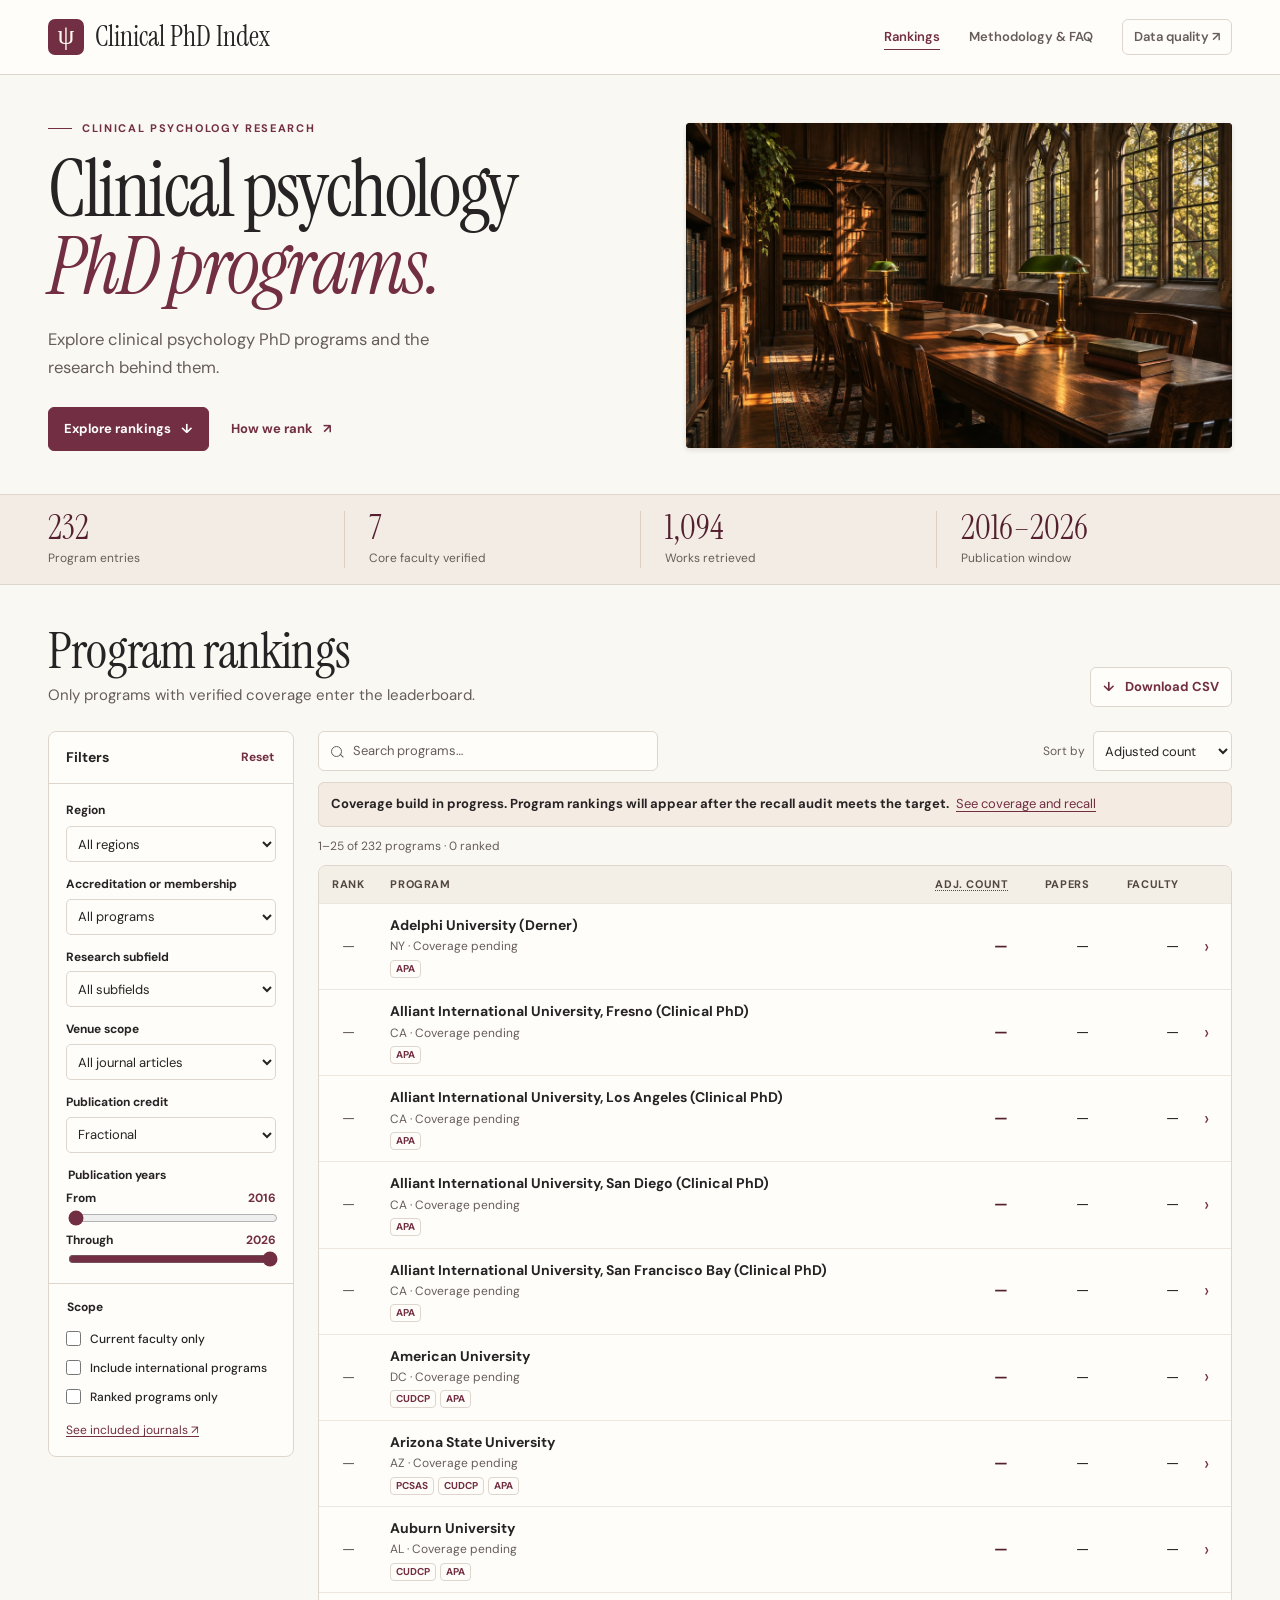
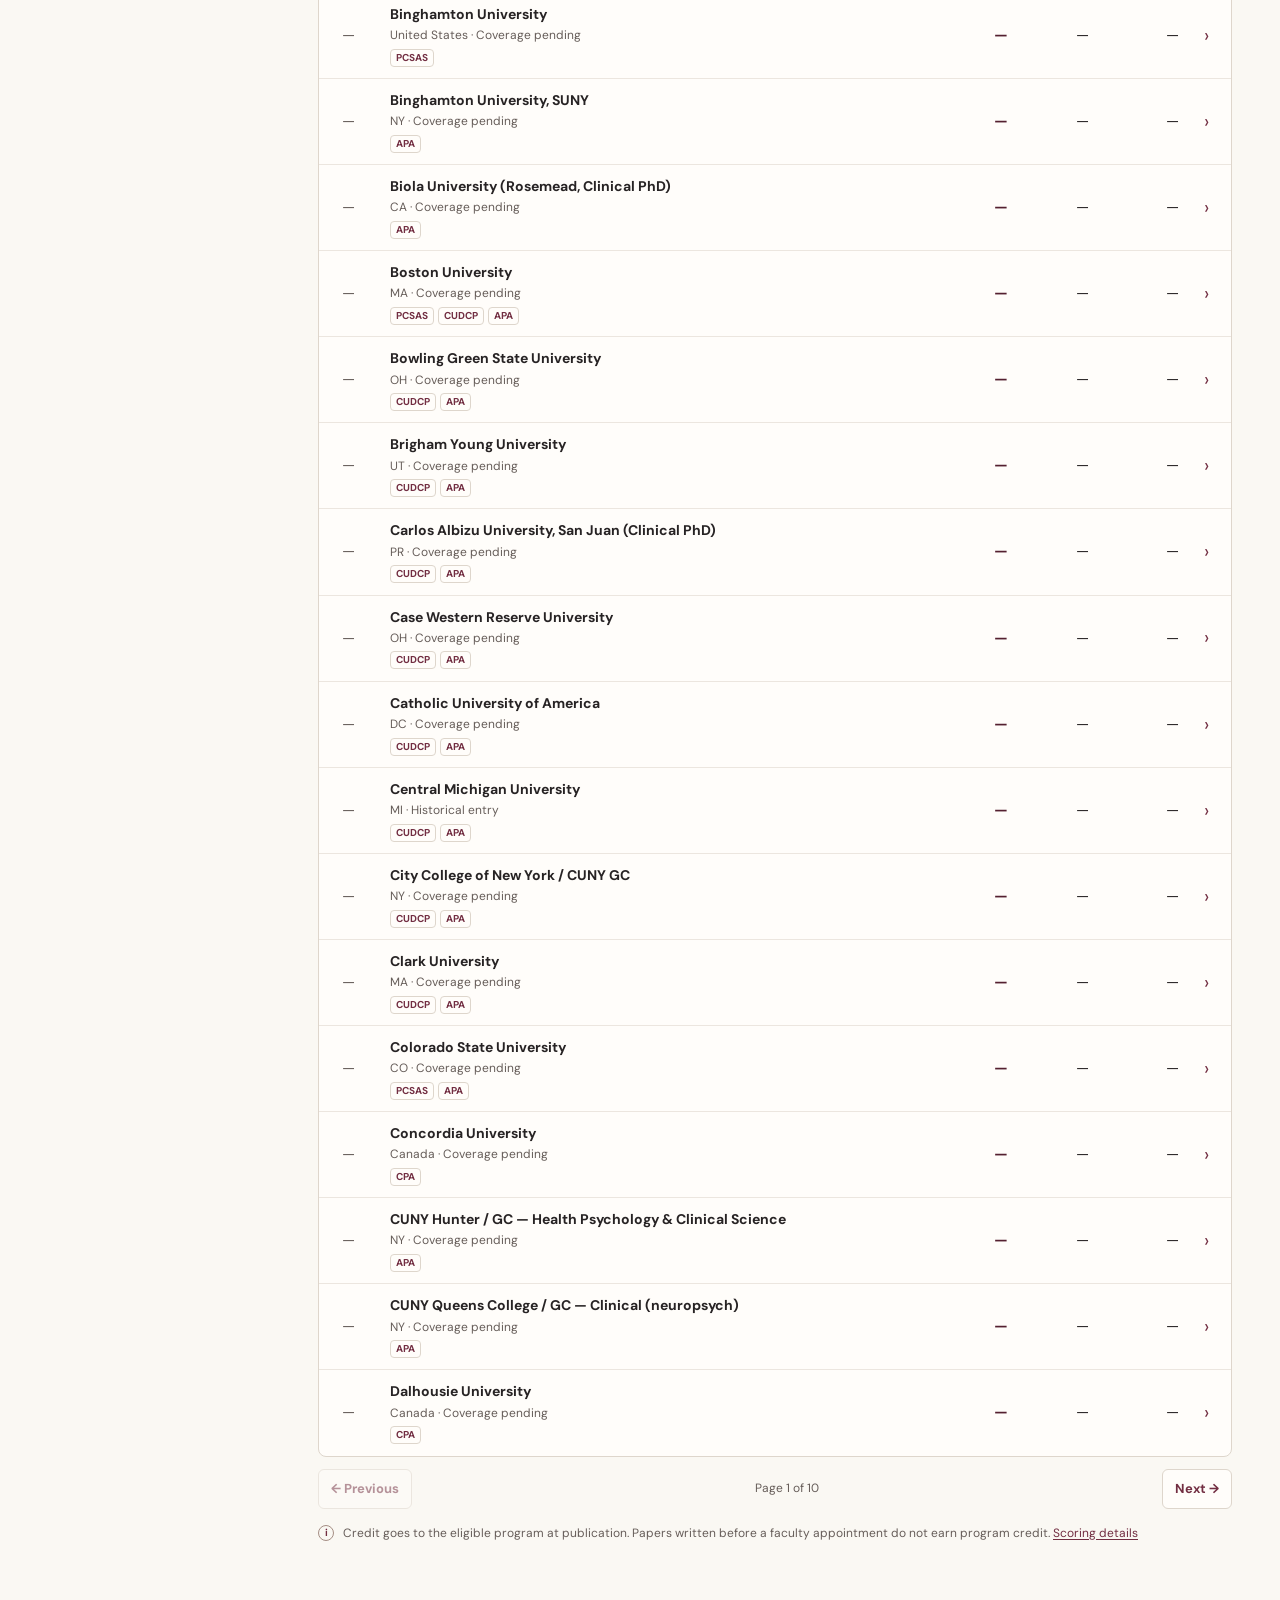
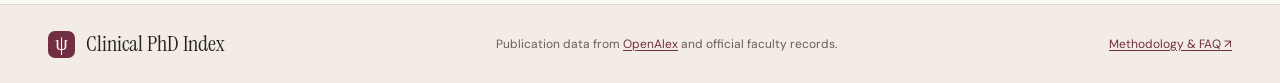
==== index.html @ b81f9da8 "Publish the Clinical PhD Index coverage preview" ====
<!doctype html>
<html lang="en">
<head>
  <meta charset="utf-8">
  <meta name="viewport" content="width=device-width, initial-scale=1">
  <meta name="description" content="Explore publication-based rankings of clinical psychology PhD programs and see the faculty and papers behind each score.">
  <title>Clinical PhD Index · Publication Rankings</title>
  <link rel="icon" href="assets/favicon.png">
  <link rel="preconnect" href="https://fonts.googleapis.com">
  <link rel="preconnect" href="https://fonts.gstatic.com" crossorigin>
  <link href="https://fonts.googleapis.com/css2?family=DM+Sans:wght@400;500;600;700&family=Instrument+Serif:ital@0;1&display=swap" rel="stylesheet">
  <link rel="stylesheet" href="styles.css">
  <script defer src="publication-data.js"></script>
  <script defer src="app.js"></script>
</head>
<body>
  <a class="skip" href="#rankings">Skip to rankings</a>
  <header class="site-header">
    <div class="wrap header-inner">
      <a class="brand" href="index.html"><span class="brand-mark" aria-hidden="true">ψ</span> Clinical PhD Index</a>
      <nav aria-label="Main navigation">
        <a href="index.html" aria-current="page">Rankings</a>
        <a href="faq.html">Methodology <span aria-hidden="true">&amp;</span><span class="sr-only">and</span> FAQ</a>
        <a class="data-nav" href="data-quality.html">Data quality <span aria-hidden="true">↗</span></a>
      </nav>
    </div>
  </header>

  <main>
    <section class="hero wrap">
      <div class="hero-copy">
        <p class="eyebrow"><span class="eyebrow-line"></span> CLINICAL PSYCHOLOGY RESEARCH</p>
        <h1>Clinical psychology<br><em>PhD programs.</em></h1>
        <p class="hero-description">Explore clinical psychology PhD programs and the research behind them.</p>
        <div class="hero-actions">
          <a class="primary-button" href="#rankings">Explore rankings <span aria-hidden="true">↓</span></a>
          <a class="text-button" href="faq.html">How we rank <span aria-hidden="true">↗</span></a>
        </div>
      </div>
      <figure class="hero-art">
        <img src="assets/reading-room.jpg" alt="Sunlight falling across a walnut reading table in a university library" width="1200" height="800">
      </figure>
    </section>

    <div class="facts-band">
      <dl class="wrap facts">
        <div><dt id="program-stat">—</dt><dd>Program entries</dd></div>
        <div><dt id="journal-stat">—</dt><dd>Core faculty verified</dd></div>
        <div><dt id="paper-stat">—</dt><dd>Works retrieved</dd></div>
        <div><dt id="year-stat">—</dt><dd>Publication window</dd></div>
      </dl>
    </div>

    <section class="rankings wrap" id="rankings" aria-labelledby="ranking-title">
      <div class="section-head">
        <div><h2 id="ranking-title">Program rankings</h2><p>Only programs with verified coverage enter the leaderboard.</p></div>
        <button type="button" class="outline-button" id="export"><span aria-hidden="true">↓</span> Download CSV</button>
      </div>

      <div class="rankings-grid">
        <aside class="filter-card" aria-label="Ranking filters">
          <form id="filters">
            <div class="filter-head"><h3>Filters</h3><button class="plain-button" type="reset">Reset</button></div>
            <div class="filter-section">
              <label for="region">Region</label>
              <select id="region"><option value="">All regions</option></select>
              <label class="coverage-label" for="accreditation">Accreditation or membership</label>
              <select id="accreditation"><option value="">All programs</option><option>APA</option><option>PCSAS</option><option>CPA</option><option>CUDCP</option></select>
              <label class="coverage-label" for="subfield">Research subfield</label>
              <select id="subfield"><option value="">All subfields</option></select>
              <label class="coverage-label" for="venue">Venue scope</label>
              <select id="venue"><option value="all">All journal articles</option><option value="top">Top clinical journals</option><option value="digital">Computational and digital venues</option><option value="preprint">PsyArXiv preprints</option></select>
              <label class="coverage-label" for="credit">Publication credit</label>
              <select id="credit"><option value="fractional">Fractional</option><option value="weighted">Position-weighted</option></select>
              <fieldset class="years"><legend>Publication years</legend>
                <label for="start-year">From <output for="start-year" id="start-label"></output></label>
                <input type="range" id="start-year">
                <label for="end-year">Through <output for="end-year" id="end-label"></output></label>
                <input type="range" id="end-year">
              </fieldset>
            </div>
            <fieldset class="filter-section category-section">
              <legend>Scope</legend>
              <label class="category"><input type="checkbox" id="current-only"><span class="category-name">Current faculty only</span></label>
              <label class="category"><input type="checkbox" id="international"><span class="category-name">Include international programs</span></label>
              <label class="category"><input type="checkbox" id="ranked-only"><span class="category-name">Ranked programs only</span></label>
              <a class="filter-link" href="faq.html#journals">See included journals ↗</a>
            </fieldset>
          </form>
        </aside>

        <div class="results">
          <div class="results-toolbar">
            <label class="search-field">
              <span class="search-icon" aria-hidden="true"></span>
              <span class="sr-only">Search programs</span>
              <input id="search" type="search" placeholder="Search programs…">
            </label>
            <label class="sort-field" for="sort"><span>Sort by</span>
              <select id="sort">
                <option value="score">Adjusted count</option>
                <option value="papers">Publications</option>
                <option value="faculty">Publishing faculty</option>
                <option value="name">Program name</option>
              </select>
            </label>
          </div>
          <p class="coverage-notice"><strong id="coverage-message"></strong> <a href="data-quality.html">See coverage and recall</a></p>
          <p class="result-summary" id="result-summary" role="status"></p>
          <div class="table-card">
            <div class="table-scroll" tabindex="0" role="region" aria-label="Ranked clinical psychology PhD programs">
              <table>
                <thead><tr>
                  <th scope="col" class="rank-col">Rank</th><th scope="col" id="heading-name">Program</th>
                  <th scope="col" id="heading-score" class="number"><a href="faq.html#scoring">Adj. count</a></th>
                  <th scope="col" id="heading-papers" class="number">Papers</th><th scope="col" id="heading-faculty" class="number">Faculty</th>
                  <th scope="col"><span class="sr-only">Program details</span></th>
                </tr></thead>
                <tbody id="results-body"></tbody>
              </table>
            </div>
            <div id="empty" class="empty" hidden><h3>No matching programs</h3><p>Try another search or broaden your filters.</p><button class="outline-button" type="button" id="clear">Clear filters</button></div>
          </div>
          <div id="pagination" class="pagination" hidden>
            <button type="button" class="outline-button" id="prev-page">← Previous</button>
            <span id="page-summary" aria-live="polite"></span>
            <button type="button" class="outline-button" id="next-page">Next →</button>
          </div>
          <p class="table-note"><span class="info-icon" aria-hidden="true">i</span><span>Credit goes to the eligible program at publication. Papers written before a faculty appointment do not earn program credit. <a href="faq.html#scoring">Scoring details</a></span></p>
          <noscript><p>Enable JavaScript to explore the publication rankings.</p></noscript>
        </div>
      </div>
    </section>
  </main>

  <footer class="site-footer">
    <div class="wrap footer-inner"><a class="brand" href="index.html"><span class="brand-mark" aria-hidden="true">ψ</span> Clinical PhD Index</a><p>Publication data from <a href="https://openalex.org/">OpenAlex</a> and official faculty records.</p><a href="faq.html">Methodology &amp; FAQ <span aria-hidden="true">↗</span></a></div>
  </footer>
</body>
</html>
---- styles.css ----
:root {
  color-scheme: light;
  --ink: #272324;
  --muted: #665d59;
  --wine: #722e42;
  --wine-dark: #542030;
  --paper: #faf8f3;
  --white: #fffdfa;
  --tint: #f2ece4;
  --line: #ded6cc;
  --sans: "DM Sans", system-ui, sans-serif;
  --serif: "Instrument Serif", Georgia, serif;
}
* { box-sizing: border-box; }
html { scroll-behavior: smooth; }
body { margin: 0; background: var(--paper); color: var(--ink); font: 15px/1.55 var(--sans); }
[hidden] { display: none !important; }
a { color: var(--wine); text-underline-offset: .2em; }
button, input, select { font: inherit; }
button, select { cursor: pointer; }
button:disabled { cursor: default; opacity: .5; }
:focus-visible { outline: 2px solid var(--wine); outline-offset: 3px; }
h1, h2, h3, p, figure, dl, dd { margin: 0; }
h1, h2 { font-family: var(--serif); font-weight: 400; line-height: .98; }
.wrap { width: min(1200px, calc(100% - 96px)); margin-inline: auto; }
.sr-only, .skip:not(:focus) { position: absolute; width: 1px; height: 1px; padding: 0; overflow: hidden; clip-path: inset(50%); white-space: nowrap; }
.skip:focus { position: absolute; z-index: 3; margin: 8px; padding: 10px; background: var(--white); }
.site-header { border-bottom: 1px solid var(--line); background: var(--white); }
.header-inner { display: flex; justify-content: space-between; align-items: center; min-height: 74px; gap: 24px; }
.brand { display: inline-flex; align-items: center; gap: 11px; color: var(--ink); text-decoration: none; font-family: var(--serif); font-size: 28px; white-space: nowrap; }
.brand-mark { display: grid; place-items: center; width: 36px; height: 36px; font: 27px/1 Georgia, serif; color: #fff9ef; background: var(--wine); border-radius: 7px; padding-bottom: 3px; }
nav { display: flex; gap: 29px; align-items: center; font-size: 13px; font-weight: 600; }
nav a { text-decoration: none; color: var(--muted); white-space: nowrap; }
nav a[aria-current], nav a:hover { color: var(--wine); }
nav a[aria-current] { text-decoration: underline; text-underline-offset: 8px; }
nav .data-nav { border: 1px solid var(--line); padding: 7px 11px; border-radius: 6px; }
.hero { display: grid; grid-template-columns: 1fr .95fr; align-items: center; gap: clamp(26px, 5vw, 72px); padding-block: 40px 38px; }
.hero-copy { padding-block: 5px; }
.eyebrow { color: var(--wine); font-size: 11px; letter-spacing: .15em; font-weight: 700; display: flex; align-items: center; gap: 10px; }
.eyebrow-line { width: 24px; height: 1px; background: currentColor; }
h1 { font-size: clamp(62px, 6.15vw, 100px); letter-spacing: -.031em; margin-top: 14px; }
h1 em { color: var(--wine); font-weight: 400; }
.hero-description { margin-top: 21px; max-width: 440px; color: var(--muted); font-size: clamp(15px, 1.3vw, 17px); line-height: 1.65; }
.hero-actions { display: flex; align-items: center; flex-wrap: wrap; margin-top: 26px; gap: 22px; }
.primary-button, .outline-button, .text-button { display: inline-flex; justify-content: center; align-items: center; gap: 10px; text-decoration: none; font-size: 13px; font-weight: 700; border-radius: 6px; white-space: nowrap; }
.primary-button { background: var(--wine); color: white; padding: 11px 15px; border: 1px solid var(--wine); }
.primary-button:hover { background: var(--wine-dark); }
.text-button:hover, .plain-button:hover { text-decoration: underline; }
.outline-button { background: var(--white); color: var(--wine); border: 1px solid var(--line); padding: 9px 12px; }
.outline-button:not(:disabled):hover { border-color: var(--wine); background: #f8f0f1; }
.hero-art { aspect-ratio: 1.68; border-radius: 4px; overflow: hidden; background: #38271e; box-shadow: 0 2px 5px #30211624; }
.hero-art img { display: block; width: 100%; height: 100%; object-fit: cover; }
.facts-band { background: var(--tint); border-block: 1px solid var(--line); }
.facts { display: grid; grid-template-columns: repeat(4, 1fr); padding-block: 16px; }
.facts div { border-left: 1px solid #dcd0c5; padding-inline: 24px; }
.facts div:first-child { border-left: 0; padding-left: 0; }
.facts dt { color: var(--wine-dark); font: 34px/1 var(--serif); font-variant-numeric: lining-nums; }
.facts dd { color: var(--muted); font-size: 12px; margin-top: 4px; }
.rankings { padding-block: 41px 62px; scroll-margin-top: 20px; }
.section-head { display: flex; align-items: flex-end; justify-content: space-between; gap: 16px; margin-bottom: 24px; }
h2 { font-size: clamp(40px, 4vw, 56px); letter-spacing: -.016em; }
.section-head p { color: var(--muted); margin-top: 8px; }
.rankings-grid { display: grid; grid-template-columns: 246px minmax(0,1fr); gap: 24px; align-items: start; }
.filter-card, .table-card { background: var(--white); border: 1px solid var(--line); border-radius: 8px; overflow: hidden; }
.filter-head { display: flex; align-items: center; justify-content: space-between; padding: 14px 17px; border-bottom: 1px solid var(--line); }
.filter-head h3 { font-size: 14px; }
.plain-button { border: 0; background: none; padding: 2px; color: var(--wine); font-size: 12px; font-weight: 700; }
.filter-section { padding: 14px 17px; }
.filter-section label, .filter-section legend { font-weight: 700; font-size: 12px; }
fieldset { min-width: 0; border: 0; padding: 0; margin: 0; }
select { width: 100%; max-width: 100%; border: 1px solid var(--line); border-radius: 5px; background: var(--white); color: var(--ink); min-height: 36px; padding: 5px 7px; font-size: 13px; }
.filter-section > select { margin-top: 5px; }
.years { margin-top: 13px; }
.year-grid { display: grid; grid-template-columns: 1fr auto 1fr; align-items: center; gap: 7px; margin-top: 5px; }
.category-section { border-top: 1px solid var(--line); position: relative; padding-top: 40px; }
.category-section legend { position: absolute; top: 14px; left: 16px; }
.category { display: flex; align-items: center; gap: 9px; min-height: 29px; cursor: pointer; }
.category input { accent-color: var(--wine); margin: 0; width: 15px; height: 15px; cursor: pointer; }
.category .category-name { font-weight: 500; }
.category .category-count { margin-left: auto; color: var(--muted); font-size: 11px; }
.filter-link { display: inline-block; margin-top: 10px; font-size: 12px; }
.results-toolbar { display: flex; align-items: center; justify-content: space-between; gap: 10px; }
.search-field { position: relative; display: flex; align-items: center; flex: 1; max-width: 340px; }
.search-field input { width: 100%; min-width: 0; background: var(--white); border: 1px solid var(--line); border-radius: 6px; min-height: 40px; padding: 7px 10px 7px 34px; color: var(--ink); font-size: 13px; }
.search-field input::placeholder { color: var(--muted); }
.search-icon { position: absolute; left: 13px; width: 11px; height: 11px; border: 1.4px solid var(--muted); border-radius: 50%; pointer-events: none; }
.search-icon::after { content: ""; width: 5px; height: 1.4px; background: var(--muted); position: absolute; top: 8px; left: 7px; transform: rotate(45deg); }
.sort-field { display: flex; gap: 8px; align-items: center; white-space: nowrap; font-size: 12px; color: var(--muted); }
.sort-field select { min-height: 40px; }
.result-summary { color: var(--muted); font-size: 12px; margin-block: 10px; min-height: 1.55em; }
.table-scroll { overflow-x: auto; }
table { width: 100%; border-collapse: collapse; white-space: nowrap; }
thead { background: #f3eee6; color: #514741; font-size: 11px; text-transform: uppercase; letter-spacing: .055em; }
th, td { text-align: left; padding: 10px 13px; border-bottom: 1px solid #ece6df; }
th a { color: inherit; text-decoration-style: dotted; }
tbody tr:last-child td, tbody tr:last-child th { border-bottom: 0; }
tbody tr:hover { background: #f9f4ed; }
.rank-col, .rank { width: 56px; text-align: center; }
.rank { color: var(--muted); font-variant-numeric: tabular-nums; }
.number { text-align: right; font-variant-numeric: tabular-nums; }
.score { color: var(--wine-dark); font-weight: 700; }
#heading-score[aria-sort], #heading-papers[aria-sort], #heading-faculty[aria-sort], #heading-name[aria-sort] { color: var(--wine); }
th[aria-sort="descending"]::after { content: " ↓"; }
th[aria-sort="ascending"]::after { content: " ↑"; }
.program-cell { white-space: normal; min-width: 170px; }
.program-button { text-align: left; border: 0; padding: 0; background: transparent; color: var(--ink); font-size: 14px; font-weight: 700; }
.program-button:hover { color: var(--wine); text-decoration: underline; }
.location { display: block; font-size: 12px; color: var(--muted); font-weight: 400; }
.open-cell { width: 39px; padding-left: 3px; text-align: center; }
.chevron-button { border: 0; background: transparent; color: var(--wine); padding: 2px 7px; font-size: 19px; }
.table-note { display: flex; align-items: flex-start; gap: 9px; color: var(--muted); font-size: 12px; margin-top: 15px; }
.info-icon { flex: none; width: 16px; height: 16px; display: grid; place-items: center; border: 1px solid #a58e84; color: var(--wine); border-radius: 50%; font-size: 10px; line-height: 1; font-weight: 700; margin-top: 1px; }
.empty { text-align: center; padding: 33px 12px; }
.empty p { color: var(--muted); margin-block: 4px 12px; }
.site-footer { border-top: 1px solid var(--line); background: var(--tint); }
.footer-inner { display: flex; justify-content: space-between; align-items: center; gap: 15px; padding-block: 22px; font-size: 12px; color: var(--muted); }
.footer-inner .brand { font-size: 22px; }
.footer-inner .brand-mark { width: 27px; height: 27px; font-size: 20px; }
dialog { max-width: 750px; width: calc(100% - 30px); max-height: 86dvh; padding: 0; color: var(--ink); background: var(--white); border: 1px solid var(--line); border-radius: 10px; box-shadow: 0 12px 70px #21141745; }
dialog::backdrop { background: #22181895; }
.dialog-header { background: var(--tint); padding: 24px 26px; border-bottom: 1px solid var(--line); }
.dialog-header h2 { margin-block: 8px; padding-right: 30px; font-size: clamp(31px, 6vw, 48px); }
.dialog-header > p:not(.eyebrow) { color: var(--muted); }
.close-button { position: absolute; right: 14px; top: 12px; border: 1px solid var(--line); border-radius: 5px; background: var(--white); color: var(--wine); font-size: 24px; line-height: 1; width: 35px; height: 35px; }
#program-links { display: flex; flex-wrap: wrap; gap: 18px; margin-top: 10px; font-size: 13px; font-weight: 700; }
.dialog-body { padding: 20px 26px 24px; }
.dialog-body h3 { margin-block: 14px 6px; }
.dialog-body p { color: var(--muted); }
.dialog-body summary { cursor: pointer; font-weight: 700; }
.publication-list { list-style: none; padding: 0; }
.publication-list li { border-bottom: 1px solid var(--line); padding-block: 10px; }
.publication-list span { display: block; color: var(--muted); font-size: 12px; }
.faq-intro { padding-block: 56px 34px; }
.faq-intro h1 { font-size: clamp(54px, 8vw, 92px); }
.faq-intro p:last-child { color: var(--muted); margin-top: 15px; font-size: 17px; }
.faq-grid { display: grid; grid-template-columns: 246px minmax(0, 760px); gap: 40px; padding-bottom: 56px; }
.toc { align-self: start; position: sticky; top: 22px; padding: 16px; display: grid; gap: 10px; background: var(--white); border: 1px solid var(--line); border-radius: 8px; }
.toc a { font-size: 13px; }
.faq-content section { border-top: 1px solid var(--line); padding-block: 21px 23px; scroll-margin-top: 18px; }
.faq-content h2 { font-size: 39px; margin-bottom: 10px; }
.faq-content h3 { font-size: 15px; margin-top: 14px; }
.faq-content p, .faq-content li { color: var(--muted); }
.faq-content p + p { margin-top: 9px; }
.faq-content ul { margin-block: 5px 10px; padding-left: 20px; }
@media (max-width: 980px) {
  .wrap { width: calc(100% - 56px); }
  .hero { gap: 30px; }
  .hero h1 { font-size: clamp(51px, 7.4vw, 72px); }
  .rankings-grid { grid-template-columns: 197px minmax(0,1fr); gap: 15px; }
  th, td { padding-inline: 9px; }
}
@media (max-width: 720px) {
  .wrap { width: calc(100% - 32px); }
  .header-inner { min-height: 61px; gap: 12px; }
  .brand { font-size: 22px; gap: 7px; }
  .brand-mark { width: 30px; height: 30px; font-size: 22px; }
  nav { gap: 15px; font-size: 12px; }
  nav .data-nav { display: none; }
  .hero { grid-template-columns: 1fr; gap: 21px; padding-block: 33px 27px; }
  .hero-art { max-height: 290px; }
  .facts { grid-template-columns: repeat(2, 1fr); row-gap: 14px; padding-block: 14px; }
  .facts div:nth-child(odd) { border-left: 0; padding-left: 0; }
  .facts div:nth-child(even) { padding-inline: 16px 0; }
  .facts dt { font-size: 28px; }
  .rankings { padding-block: 32px 40px; }
  .section-head { align-items: flex-start; }
  .section-head p { font-size: 13px; }
  .rankings-grid, .faq-grid { grid-template-columns: 1fr; gap: 15px; }
  .toc { position: static; }
  .footer-inner { flex-wrap: wrap; }
  .footer-inner p { order: 3; width: 100%; }
}
@media (max-width: 390px) {
  nav { gap: 9px; }
  nav a { font-size: 10px; }
  .hero h1 { font-size: 46px; }
  .sort-field > span { display: none; }
  .section-head { flex-wrap: wrap; }
}
@media (prefers-reduced-motion: reduce) { html { scroll-behavior: auto; } }

.coverage-label { display: block; margin-top: 13px; }
.pagination { display: flex; justify-content: space-between; align-items: center; gap: 8px; margin-top: 12px; }
.pagination span { color: var(--muted); font-size: 12px; }
.admission-note { margin-bottom: 14px; }
.dialog-body details li a { margin-left: 5px; font-size: 12px; }

.years label { display: flex; justify-content: space-between; margin-top: 5px; }
.years input[type="range"] { display: block; width: 100%; accent-color: var(--wine); }
.years output { color: var(--wine); }
.coverage-notice { padding: 11px 12px; margin-top: 11px; background: #f4ece3; border: 1px solid var(--line); border-radius: 6px; font-size: 13px; }
.coverage-notice a { display: inline-block; margin-left: 4px; }
.status-badges { display: inline-flex; gap: 4px; flex-wrap: wrap; }
.status-badge { display: inline-block; border: 1px solid var(--line); font-size: 10px; line-height: 1.4; padding: 1px 5px; border-radius: 4px; color: var(--wine); }
a.program-button { text-decoration: none; }
a.chevron-button { text-decoration: none; }
.secondary-page { padding-block: 51px 65px; }
.secondary-page h1 { font-size: clamp(48px,7.5vw,84px); overflow-wrap: anywhere; }
.page-description { max-width: 700px; margin-block: 16px 25px; color: var(--muted); font-size: 16px; }
.secondary-page .faq-grid { margin-top: 27px; padding-bottom: 0; }
.faq-content ol { color: var(--muted); padding-left: 22px; }
.source-links { display: flex; flex-wrap: wrap; gap: 16px; margin-block: 17px 33px; }
.narrow { max-width: 800px; }
.quality-grid { display: grid; grid-template-columns: repeat(2,minmax(0,1fr)); gap: 16px; max-width: 900px; }
.quality-card { padding: 21px; border: 1px solid var(--line); background: var(--white); border-radius: 8px; }
.quality-card h2 { font-size: 38px; }
.quality-card p, .quality-card li { margin-top: 7px; color: var(--muted); }
.quality-value { margin-top: 10px; font: 42px/1 var(--serif); color: var(--wine); }
.wide-card { max-width: 900px; margin-top: 16px; }
.faculty-list { max-width: 800px; }
.faculty-list details { padding: 12px 14px; border-bottom: 1px solid var(--line); }
.faculty-list summary { cursor: pointer; font-weight: 700; }
.faculty-list details p { margin-top: 7px; color: var(--muted); }
.report-form { display: grid; gap: 8px; max-width: 600px; }
.report-form label { font-weight: 700; font-size: 13px; margin-top: 6px; }
.report-form input, .report-form textarea { width: 100%; border-radius: 5px; border: 1px solid var(--line); padding: 8px; font: inherit; }
.report-form button { margin-top: 8px; justify-self: start; }
@media (max-width: 650px) { .quality-grid { grid-template-columns: 1fr; } .status-badges { row-gap: 3px; } }
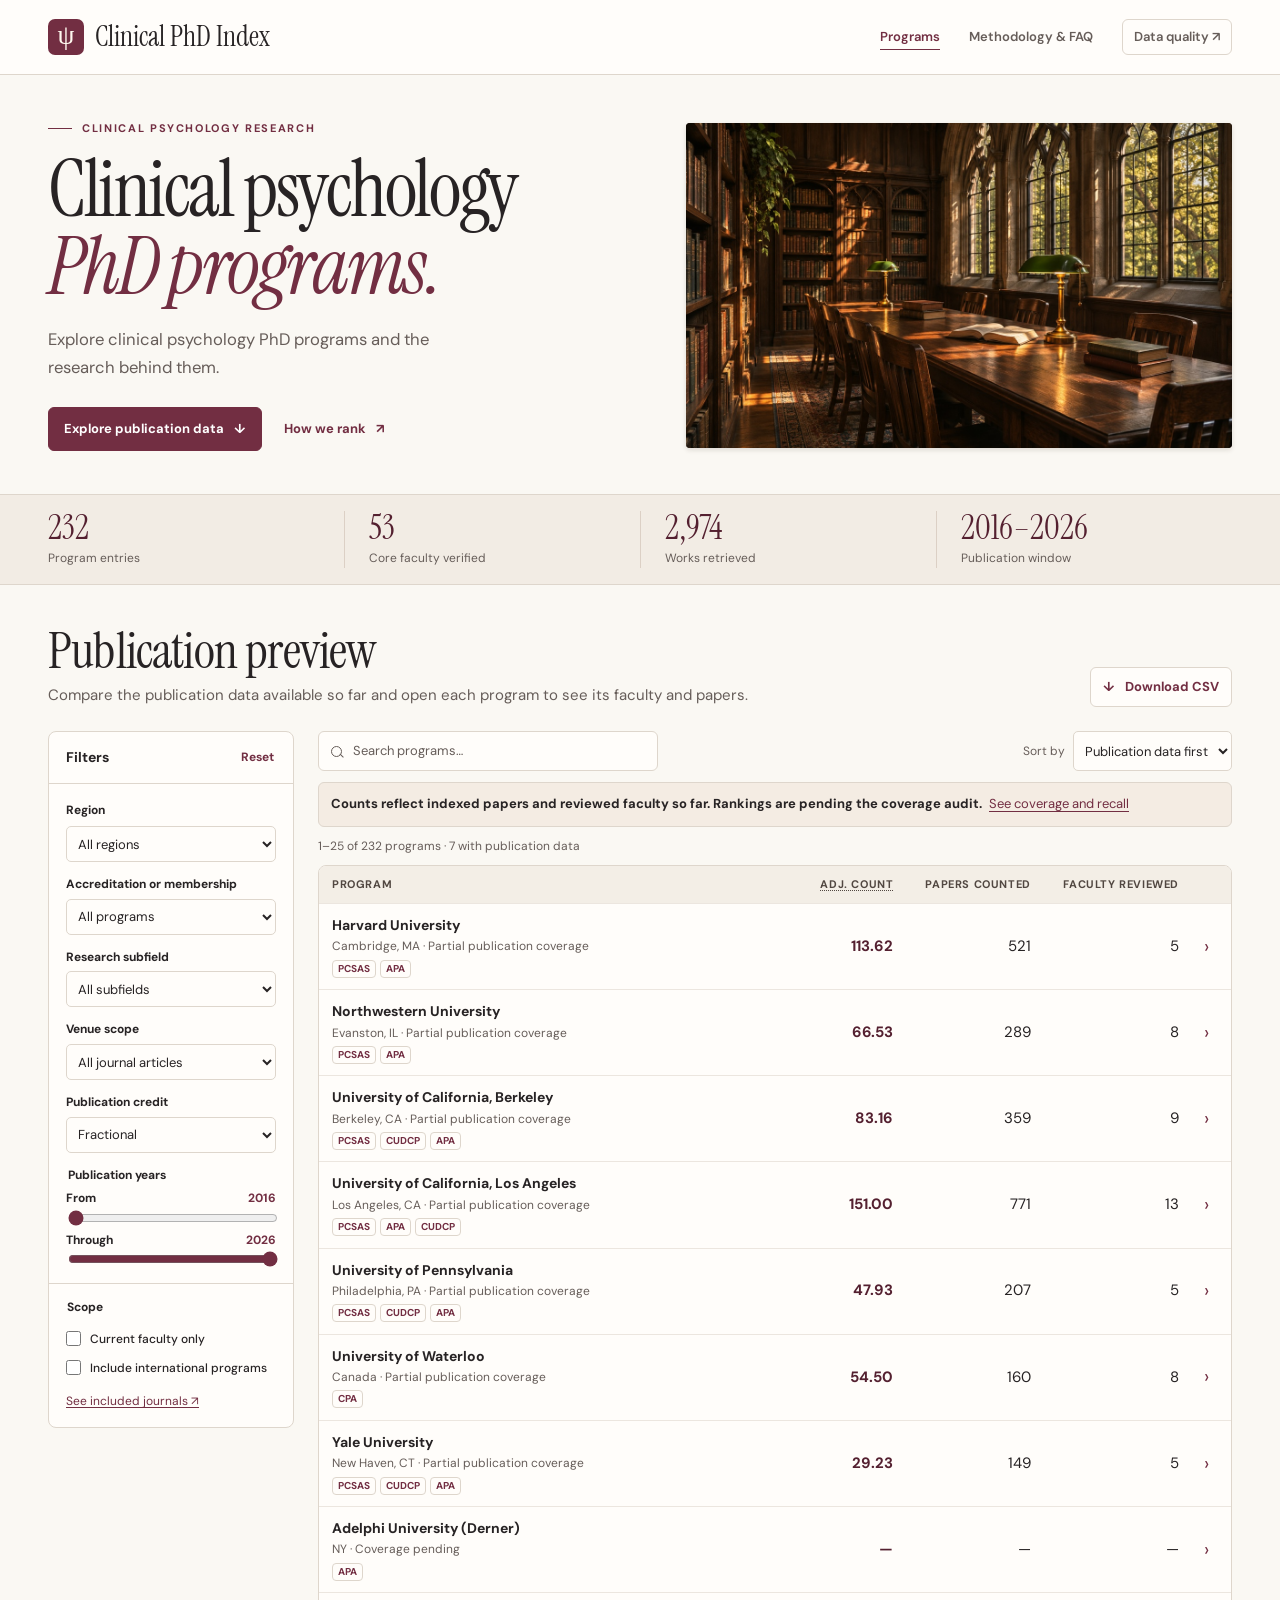
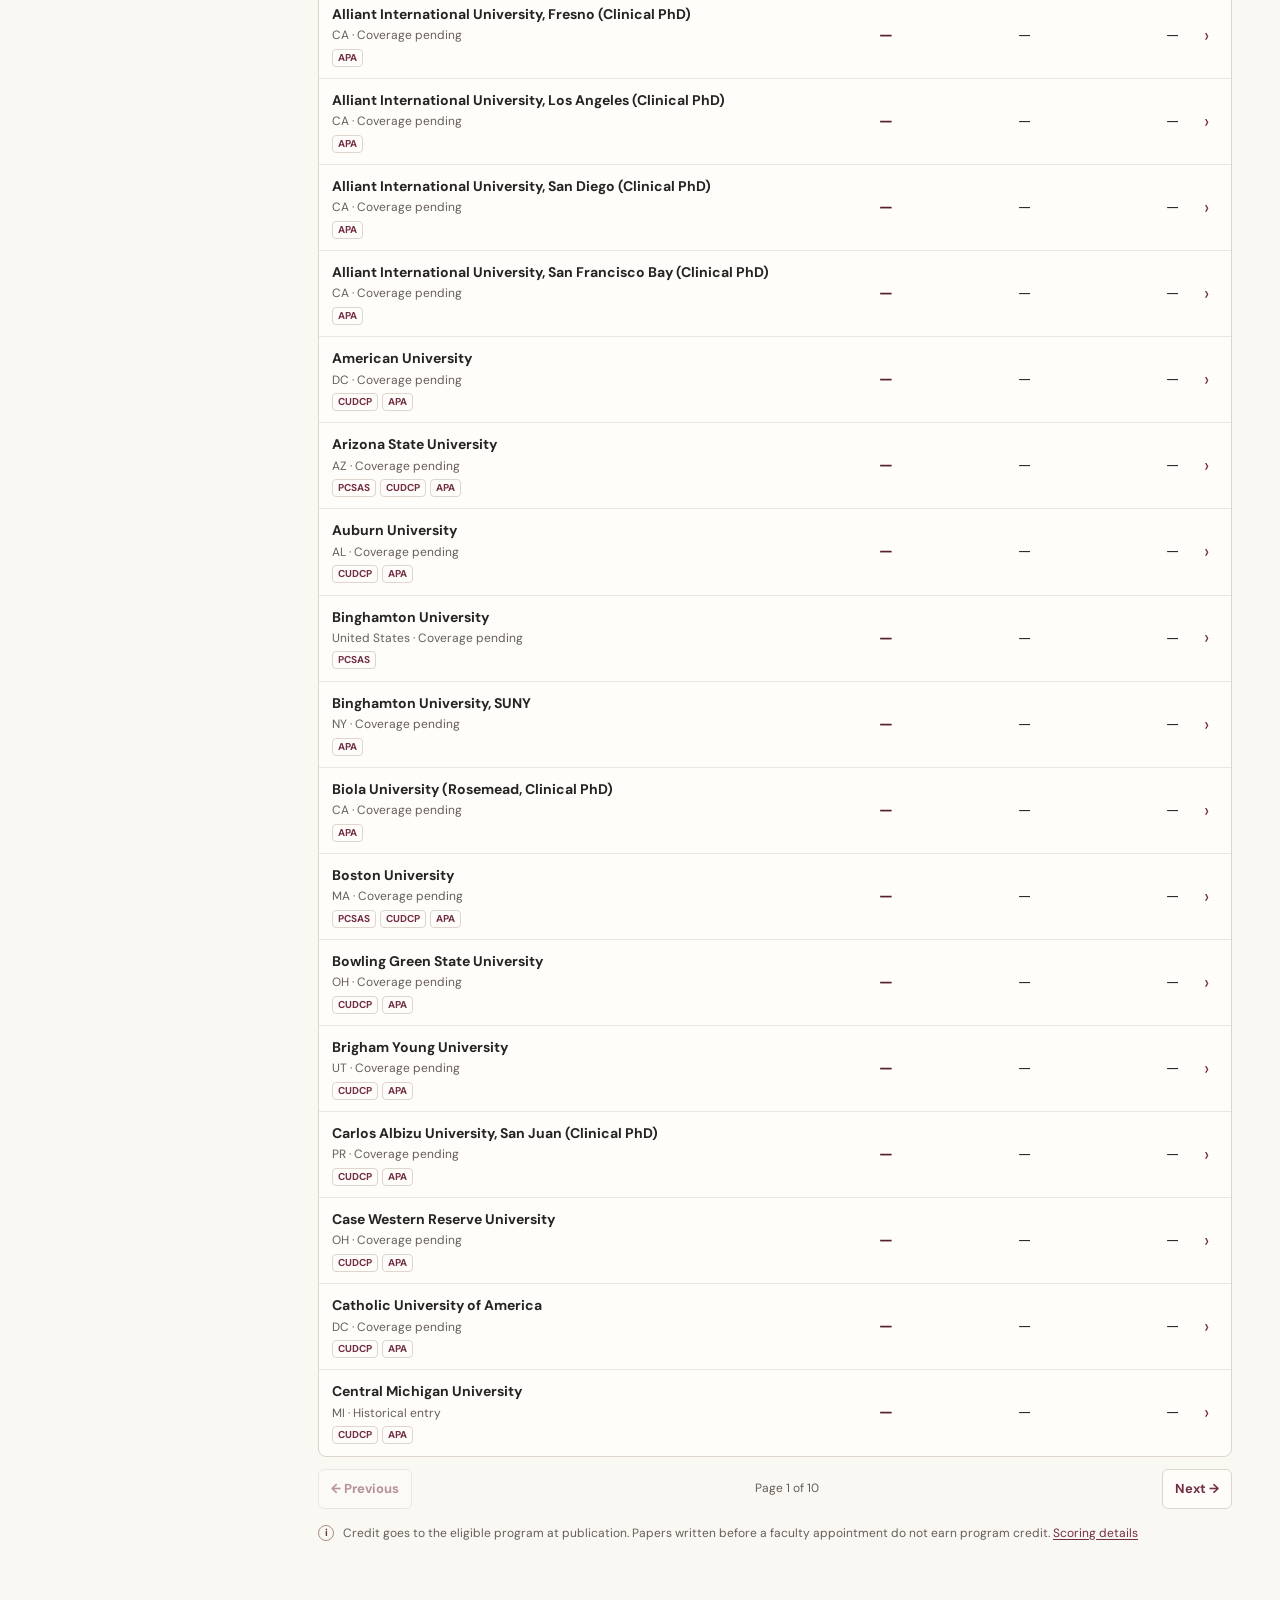
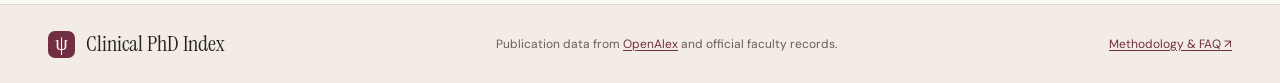
==== commit 6d8b97ec: "Show available publication data on the homepage" ====
--- a/index.html
+++ b/index.html
@@ -4,22 +4,22 @@
   <meta charset="utf-8">
   <meta name="viewport" content="width=device-width, initial-scale=1">
   <meta name="description" content="Explore publication-based rankings of clinical psychology PhD programs and see the faculty and papers behind each score.">
-  <title>Clinical PhD Index · Publication Rankings</title>
+  <title>Clinical PhD Index</title>
   <link rel="icon" href="assets/favicon.png">
   <link rel="preconnect" href="https://fonts.googleapis.com">
   <link rel="preconnect" href="https://fonts.gstatic.com" crossorigin>
   <link href="https://fonts.googleapis.com/css2?family=DM+Sans:wght@400;500;600;700&family=Instrument+Serif:ital@0;1&display=swap" rel="stylesheet">
   <link rel="stylesheet" href="styles.css">
   <script defer src="publication-data.js"></script>
-  <script defer src="app.js"></script>
+  <script defer src="app.js?v=publication-preview"></script>
 </head>
 <body>
-  <a class="skip" href="#rankings">Skip to rankings</a>
+  <a class="skip" href="#rankings">Skip to publication data</a>
   <header class="site-header">
     <div class="wrap header-inner">
       <a class="brand" href="index.html"><span class="brand-mark" aria-hidden="true">ψ</span> Clinical PhD Index</a>
       <nav aria-label="Main navigation">
-        <a href="index.html" aria-current="page">Rankings</a>
+        <a href="index.html" aria-current="page">Programs</a>
         <a href="faq.html">Methodology <span aria-hidden="true">&amp;</span><span class="sr-only">and</span> FAQ</a>
         <a class="data-nav" href="data-quality.html">Data quality <span aria-hidden="true">↗</span></a>
       </nav>
@@ -33,7 +33,7 @@
         <h1>Clinical psychology<br><em>PhD programs.</em></h1>
         <p class="hero-description">Explore clinical psychology PhD programs and the research behind them.</p>
         <div class="hero-actions">
-          <a class="primary-button" href="#rankings">Explore rankings <span aria-hidden="true">↓</span></a>
+          <a class="primary-button" href="#rankings">Explore publication data <span aria-hidden="true">↓</span></a>
           <a class="text-button" href="faq.html">How we rank <span aria-hidden="true">↗</span></a>
         </div>
       </div>
@@ -53,12 +53,12 @@
 
     <section class="rankings wrap" id="rankings" aria-labelledby="ranking-title">
       <div class="section-head">
-        <div><h2 id="ranking-title">Program rankings</h2><p>Only programs with verified coverage enter the leaderboard.</p></div>
+        <div><h2 id="ranking-title">Publication preview</h2><p>Compare the publication data available so far and open each program to see its faculty and papers.</p></div>
         <button type="button" class="outline-button" id="export"><span aria-hidden="true">↓</span> Download CSV</button>
       </div>
 
       <div class="rankings-grid">
-        <aside class="filter-card" aria-label="Ranking filters">
+        <aside class="filter-card" aria-label="Publication filters">
           <form id="filters">
             <div class="filter-head"><h3>Filters</h3><button class="plain-button" type="reset">Reset</button></div>
             <div class="filter-section">
@@ -98,9 +98,10 @@
             </label>
             <label class="sort-field" for="sort"><span>Sort by</span>
               <select id="sort">
+                <option value="coverage">Publication data first</option>
                 <option value="score">Adjusted count</option>
                 <option value="papers">Publications</option>
-                <option value="faculty">Publishing faculty</option>
+                <option value="faculty">Reviewed faculty</option>
                 <option value="name">Program name</option>
               </select>
             </label>
@@ -108,12 +109,12 @@
           <p class="coverage-notice"><strong id="coverage-message"></strong> <a href="data-quality.html">See coverage and recall</a></p>
           <p class="result-summary" id="result-summary" role="status"></p>
           <div class="table-card">
-            <div class="table-scroll" tabindex="0" role="region" aria-label="Ranked clinical psychology PhD programs">
+            <div class="table-scroll" tabindex="0" role="region" aria-label="Clinical psychology PhD program publication data">
               <table>
                 <thead><tr>
-                  <th scope="col" class="rank-col">Rank</th><th scope="col" id="heading-name">Program</th>
+                  <th scope="col" id="heading-rank" class="rank-col">Rank</th><th scope="col" id="heading-name">Program</th>
                   <th scope="col" id="heading-score" class="number"><a href="faq.html#scoring">Adj. count</a></th>
-                  <th scope="col" id="heading-papers" class="number">Papers</th><th scope="col" id="heading-faculty" class="number">Faculty</th>
+                  <th scope="col" id="heading-papers" class="number">Papers counted</th><th scope="col" id="heading-faculty" class="number">Faculty reviewed</th>
                   <th scope="col"><span class="sr-only">Program details</span></th>
                 </tr></thead>
                 <tbody id="results-body"></tbody>
@@ -127,7 +128,7 @@
             <button type="button" class="outline-button" id="next-page">Next →</button>
           </div>
           <p class="table-note"><span class="info-icon" aria-hidden="true">i</span><span>Credit goes to the eligible program at publication. Papers written before a faculty appointment do not earn program credit. <a href="faq.html#scoring">Scoring details</a></span></p>
-          <noscript><p>Enable JavaScript to explore the publication rankings.</p></noscript>
+          <noscript><p>Enable JavaScript to explore the publication data.</p></noscript>
         </div>
       </div>
     </section>
